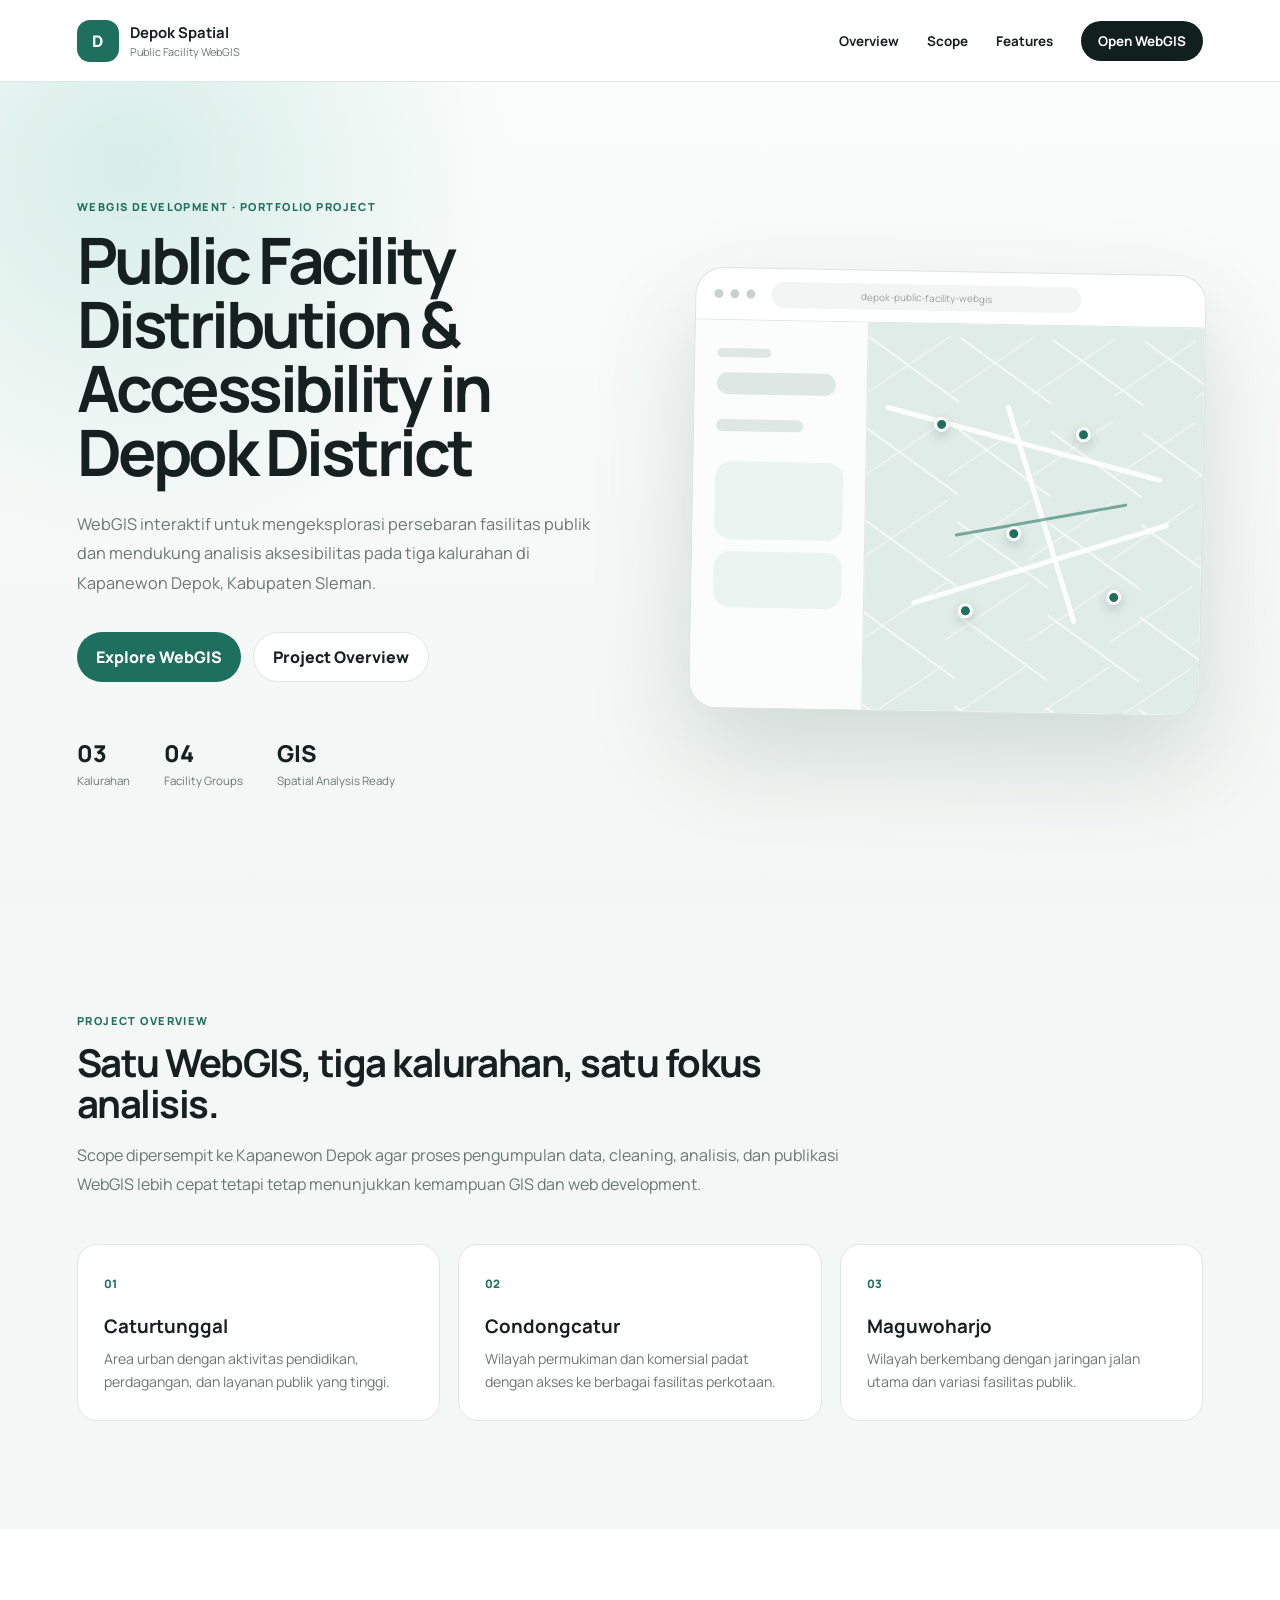
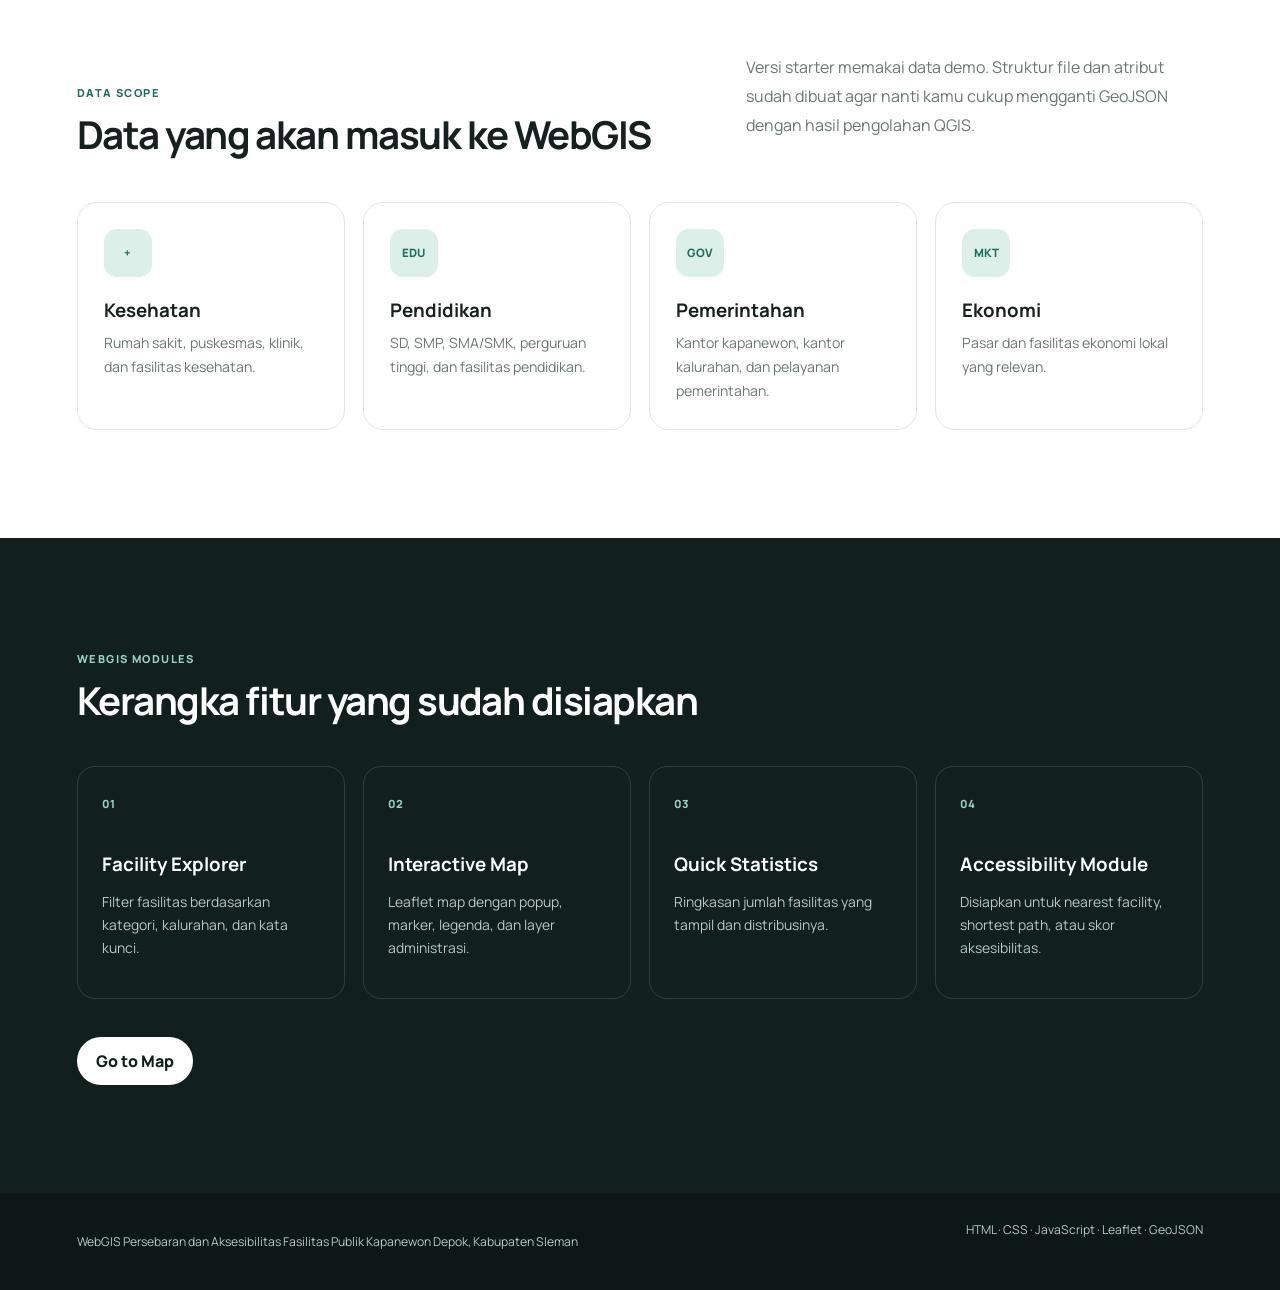
==== index.html @ 5f1294a7 "Move WebGIS files to repository root" ====
<!DOCTYPE html>
<html lang="id">
<head>
  <meta charset="UTF-8" />
  <meta name="viewport" content="width=device-width, initial-scale=1.0" />
  <meta name="description" content="WebGIS Persebaran dan Aksesibilitas Fasilitas Publik Kapanewon Depok, Kabupaten Sleman" />
  <title>Depok Public Facility WebGIS</title>
  <link rel="preconnect" href="https://fonts.googleapis.com">
  <link rel="preconnect" href="https://fonts.gstatic.com" crossorigin>
  <link href="https://fonts.googleapis.com/css2?family=Manrope:wght@400;500;600;700;800&display=swap" rel="stylesheet">
  <link rel="stylesheet" href="assets/css/style.css">
</head>
<body class="landing-page">
  <header class="site-header">
    <a class="brand" href="index.html">
      <span class="brand-mark">D</span>
      <span class="brand-copy">
        <strong>Depok Spatial</strong>
        <small>Public Facility WebGIS</small>
      </span>
    </a>

    <nav class="nav">
      <a href="#overview">Overview</a>
      <a href="#scope">Scope</a>
      <a href="#features">Features</a>
      <a class="nav-cta" href="map.html">Open WebGIS</a>
    </nav>
  </header>

  <main>
    <section class="hero">
      <div class="hero-copy">
        <span class="eyebrow">WEBGIS DEVELOPMENT · PORTFOLIO PROJECT</span>
        <h1>Public Facility Distribution & Accessibility in Depok District</h1>
        <p class="hero-lead">
          WebGIS interaktif untuk mengeksplorasi persebaran fasilitas publik dan
          mendukung analisis aksesibilitas pada tiga kalurahan di Kapanewon Depok,
          Kabupaten Sleman.
        </p>

        <div class="hero-actions">
          <a class="btn btn-primary" href="map.html">Explore WebGIS</a>
          <a class="btn btn-secondary" href="#overview">Project Overview</a>
        </div>

        <div class="hero-meta">
          <div>
            <span class="meta-number">03</span>
            <span class="meta-label">Kalurahan</span>
          </div>
          <div>
            <span class="meta-number">04</span>
            <span class="meta-label">Facility Groups</span>
          </div>
          <div>
            <span class="meta-number">GIS</span>
            <span class="meta-label">Spatial Analysis Ready</span>
          </div>
        </div>
      </div>

      <div class="hero-visual">
        <div class="browser-card">
          <div class="browser-top">
            <div class="browser-dots"><span></span><span></span><span></span></div>
            <div class="browser-url">depok-public-facility-webgis</div>
          </div>
          <div class="browser-content">
            <aside class="preview-panel">
              <span class="preview-label"></span>
              <span class="preview-line wide"></span>
              <span class="preview-line"></span>
              <div class="preview-box"></div>
              <div class="preview-box small"></div>
            </aside>
            <div class="preview-map">
              <span class="preview-road road-a"></span>
              <span class="preview-road road-b"></span>
              <span class="preview-road road-c"></span>
              <span class="preview-pin p1"></span>
              <span class="preview-pin p2"></span>
              <span class="preview-pin p3"></span>
              <span class="preview-pin p4"></span>
              <span class="preview-pin p5"></span>
              <span class="preview-route"></span>
            </div>
          </div>
        </div>
      </div>
    </section>

    <section id="overview" class="section section-soft">
      <div class="section-heading">
        <span class="eyebrow">PROJECT OVERVIEW</span>
        <h2>Satu WebGIS, tiga kalurahan, satu fokus analisis.</h2>
        <p>
          Scope dipersempit ke Kapanewon Depok agar proses pengumpulan data,
          cleaning, analisis, dan publikasi WebGIS lebih cepat tetapi tetap
          menunjukkan kemampuan GIS dan web development.
        </p>
      </div>

      <div class="village-grid">
        <article class="village-card">
          <span>01</span>
          <h3>Caturtunggal</h3>
          <p>Area urban dengan aktivitas pendidikan, perdagangan, dan layanan publik yang tinggi.</p>
        </article>
        <article class="village-card">
          <span>02</span>
          <h3>Condongcatur</h3>
          <p>Wilayah permukiman dan komersial padat dengan akses ke berbagai fasilitas perkotaan.</p>
        </article>
        <article class="village-card">
          <span>03</span>
          <h3>Maguwoharjo</h3>
          <p>Wilayah berkembang dengan jaringan jalan utama dan variasi fasilitas publik.</p>
        </article>
      </div>
    </section>

    <section id="scope" class="section">
      <div class="split-heading">
        <div>
          <span class="eyebrow">DATA SCOPE</span>
          <h2>Data yang akan masuk ke WebGIS</h2>
        </div>
        <p>
          Versi starter memakai data demo. Struktur file dan atribut sudah dibuat agar
          nanti kamu cukup mengganti GeoJSON dengan hasil pengolahan QGIS.
        </p>
      </div>

      <div class="scope-grid">
        <article class="scope-card">
          <div class="scope-icon">+</div>
          <h3>Kesehatan</h3>
          <p>Rumah sakit, puskesmas, klinik, dan fasilitas kesehatan.</p>
        </article>
        <article class="scope-card">
          <div class="scope-icon">EDU</div>
          <h3>Pendidikan</h3>
          <p>SD, SMP, SMA/SMK, perguruan tinggi, dan fasilitas pendidikan.</p>
        </article>
        <article class="scope-card">
          <div class="scope-icon">GOV</div>
          <h3>Pemerintahan</h3>
          <p>Kantor kapanewon, kantor kalurahan, dan pelayanan pemerintahan.</p>
        </article>
        <article class="scope-card">
          <div class="scope-icon">MKT</div>
          <h3>Ekonomi</h3>
          <p>Pasar dan fasilitas ekonomi lokal yang relevan.</p>
        </article>
      </div>
    </section>

    <section id="features" class="section section-dark">
      <div class="section-heading light">
        <span class="eyebrow">WEBGIS MODULES</span>
        <h2>Kerangka fitur yang sudah disiapkan</h2>
      </div>

      <div class="module-grid">
        <article>
          <span>01</span>
          <h3>Facility Explorer</h3>
          <p>Filter fasilitas berdasarkan kategori, kalurahan, dan kata kunci.</p>
        </article>
        <article>
          <span>02</span>
          <h3>Interactive Map</h3>
          <p>Leaflet map dengan popup, marker, legenda, dan layer administrasi.</p>
        </article>
        <article>
          <span>03</span>
          <h3>Quick Statistics</h3>
          <p>Ringkasan jumlah fasilitas yang tampil dan distribusinya.</p>
        </article>
        <article>
          <span>04</span>
          <h3>Accessibility Module</h3>
          <p>Disiapkan untuk nearest facility, shortest path, atau skor aksesibilitas.</p>
        </article>
      </div>

      <div class="cta-row">
        <a class="btn btn-light" href="map.html">Go to Map</a>
      </div>
    </section>
  </main>

  <footer class="footer">
    <p>WebGIS Persebaran dan Aksesibilitas Fasilitas Publik Kapanewon Depok, Kabupaten Sleman</p>
    <span>HTML · CSS · JavaScript · Leaflet · GeoJSON</span>
  </footer>
</body>
</html>
---- assets/css/style.css ----
:root{
  --bg:#f5f7f6;
  --surface:#ffffff;
  --surface-soft:#f0f5f3;
  --text:#16211f;
  --muted:#6b7773;
  --line:#dfe6e3;
  --primary:#1f6f5f;
  --primary-dark:#164d43;
  --dark:#12201d;
  --accent:#dcefe9;
  --shadow:0 22px 60px rgba(18,32,29,.10);
  --radius-xl:30px;
  --radius-lg:20px;
  --radius-md:14px;
}

*{box-sizing:border-box}
html{scroll-behavior:smooth}
body{
  margin:0;
  font-family:"Manrope",sans-serif;
  color:var(--text);
  background:var(--bg);
}
a{text-decoration:none;color:inherit}
button,input,select{font:inherit}

.brand{
  display:inline-flex;
  align-items:center;
  gap:11px;
}
.brand-mark{
  width:42px;height:42px;
  display:grid;place-items:center;
  border-radius:13px;
  background:var(--primary);
  color:#fff;
  font-weight:800;
}
.brand-copy strong,.brand-copy small{display:block}
.brand-copy strong{font-size:.93rem}
.brand-copy small{font-size:.68rem;color:var(--muted);margin-top:2px}

.site-header{
  height:82px;
  padding:0 6vw;
  display:flex;
  align-items:center;
  justify-content:space-between;
  background:rgba(255,255,255,.94);
  border-bottom:1px solid var(--line);
  position:sticky;
  top:0;
  z-index:50;
  backdrop-filter:blur(14px);
}
.nav{
  display:flex;
  align-items:center;
  gap:28px;
  font-size:.84rem;
  font-weight:700;
}
.nav a:hover{color:var(--primary)}
.nav-cta{
  padding:11px 17px;
  border-radius:999px;
  background:var(--dark);
  color:#fff!important;
}

.hero{
  min-height:calc(100vh - 82px);
  display:grid;
  grid-template-columns:1fr .95fr;
  gap:6vw;
  align-items:center;
  padding:74px 6vw;
  background:
    radial-gradient(circle at 10% 10%,rgba(167,217,204,.42),transparent 28%),
    linear-gradient(180deg,#fbfdfc,#f2f6f4);
}
.eyebrow{
  display:inline-block;
  font-size:.69rem;
  font-weight:800;
  letter-spacing:.13em;
  color:var(--primary);
  margin-bottom:14px;
}
.hero h1{
  margin:0;
  max-width:780px;
  font-size:clamp(2.8rem,5vw,5.4rem);
  line-height:1;
  letter-spacing:-.055em;
}
.hero-lead{
  max-width:670px;
  margin:26px 0 0;
  color:var(--muted);
  line-height:1.8;
  font-size:1.02rem;
}
.hero-actions{
  display:flex;
  gap:12px;
  margin-top:34px;
  flex-wrap:wrap;
}
.btn{
  border:0;
  border-radius:999px;
  padding:13px 19px;
  display:inline-flex;
  align-items:center;
  justify-content:center;
  font-weight:800;
  cursor:pointer;
  transition:.22s ease;
}
.btn:hover{transform:translateY(-2px)}
.btn-primary{background:var(--primary);color:#fff}
.btn-primary:hover{background:var(--primary-dark)}
.btn-secondary{background:#fff;border:1px solid var(--line)}
.btn-light{background:#fff;color:var(--dark)}
.btn-small{padding:10px 14px;font-size:.78rem}

.hero-meta{
  display:flex;
  gap:34px;
  margin-top:55px;
  flex-wrap:wrap;
}
.hero-meta div{display:grid;gap:4px}
.meta-number{font-size:1.45rem;font-weight:800}
.meta-label{font-size:.72rem;color:var(--muted)}

.hero-visual{display:flex;justify-content:center}
.browser-card{
  width:min(720px,100%);
  aspect-ratio:1.16;
  border:1px solid #dce4e1;
  background:#fff;
  border-radius:28px;
  overflow:hidden;
  box-shadow:0 40px 100px rgba(28,64,55,.17);
  transform:rotate(1deg);
}
.browser-top{
  height:52px;
  border-bottom:1px solid var(--line);
  display:flex;
  align-items:center;
  gap:16px;
  padding:0 18px;
}
.browser-dots{display:flex;gap:7px}
.browser-dots span{
  width:9px;height:9px;border-radius:50%;background:#c7d2cf
}
.browser-url{
  flex:1;
  max-width:310px;
  height:26px;
  border-radius:999px;
  background:#f2f5f4;
  color:#98a4a0;
  display:grid;
  place-items:center;
  font-size:.62rem;
}
.browser-content{
  height:calc(100% - 52px);
  display:grid;
  grid-template-columns:34% 66%;
}
.preview-panel{
  padding:28px 22px;
  border-right:1px solid var(--line);
  background:#fbfcfc;
}
.preview-label,.preview-line{
  display:block;
  background:#dfe7e4;
  border-radius:999px;
}
.preview-label{width:42%;height:9px;margin-bottom:15px}
.preview-line{height:12px;width:68%;margin-bottom:12px}
.preview-line.wide{height:22px;width:93%;margin-bottom:25px}
.preview-box{
  height:78px;border-radius:16px;background:#eaf4f0;margin-top:30px
}
.preview-box.small{height:56px;margin-top:12px}
.preview-map{
  position:relative;
  overflow:hidden;
  background:
    linear-gradient(35deg,transparent 49%,rgba(255,255,255,.7) 49.5%,rgba(255,255,255,.7) 50.5%,transparent 51%) 0 0/92px 92px,
    linear-gradient(-35deg,transparent 49%,rgba(255,255,255,.45) 49.5%,rgba(255,255,255,.45) 50.5%,transparent 51%) 0 0/82px 82px,
    #dfece7;
}
.preview-road{
  position:absolute;
  height:5px;
  border-radius:10px;
  background:rgba(255,255,255,.92);
}
.road-a{width:85%;left:4%;top:30%;transform:rotate(14deg)}
.road-b{width:80%;left:12%;top:61%;transform:rotate(-18deg)}
.road-c{width:68%;left:18%;top:48%;transform:rotate(72deg)}
.preview-pin{
  position:absolute;
  width:15px;height:15px;border-radius:50%;
  background:var(--primary);
  border:3px solid #fff;
  box-shadow:0 4px 12px rgba(0,0,0,.18);
  z-index:3;
}
.p1{left:20%;top:24%}.p2{left:62%;top:26%}.p3{left:42%;top:52%}.p4{left:72%;top:68%}.p5{left:28%;top:72%}
.preview-route{
  position:absolute;
  width:52%;height:3px;
  left:26%;top:50%;
  background:rgba(31,111,95,.55);
  transform:rotate(-11deg);
  border-radius:10px;
  z-index:2;
}

.section{padding:108px 6vw;background:#fff}
.section-soft{background:#f3f7f5}
.section-dark{background:var(--dark);color:#fff}
.section-heading{max-width:790px;margin-bottom:45px}
.section-heading h2,.split-heading h2{
  margin:0;
  font-size:clamp(2rem,3vw,3.4rem);
  letter-spacing:-.04em;
  line-height:1.08;
}
.section-heading p,.split-heading p{
  color:var(--muted);
  line-height:1.8;
}
.section-heading.light .eyebrow{color:#98d2c2}
.split-heading{
  display:grid;
  grid-template-columns:1fr .75fr;
  gap:60px;
  align-items:end;
  margin-bottom:46px;
}

.village-grid,.scope-grid,.module-grid{
  display:grid;
  gap:18px;
}
.village-grid{grid-template-columns:repeat(3,1fr)}
.scope-grid,.module-grid{grid-template-columns:repeat(4,1fr)}
.village-card,.scope-card{
  background:#fff;
  border:1px solid var(--line);
  border-radius:20px;
  padding:26px;
}
.village-card>span{
  color:var(--primary);
  font-weight:800;
  font-size:.72rem;
}
.village-card h3,.scope-card h3{margin:20px 0 8px}
.village-card p,.scope-card p{
  margin:0;
  color:var(--muted);
  line-height:1.7;
  font-size:.88rem;
}
.scope-icon{
  width:48px;height:48px;
  display:grid;place-items:center;
  background:var(--accent);
  color:var(--primary);
  border-radius:13px;
  font-size:.72rem;
  font-weight:800;
}
.module-grid article{
  min-height:220px;
  border:1px solid rgba(255,255,255,.13);
  border-radius:18px;
  padding:24px;
}
.module-grid article>span{
  font-size:.7rem;
  font-weight:800;
  color:#99d0c1;
}
.module-grid h3{margin:38px 0 9px}
.module-grid p{
  color:#b8c7c2;
  line-height:1.65;
  font-size:.87rem;
}
.cta-row{margin-top:38px}
.footer{
  background:#0d1715;
  color:#bac7c3;
  padding:28px 6vw;
  display:flex;
  justify-content:space-between;
  gap:18px;
  font-size:.76rem;
}

/* MAP APP */
.map-page{height:100vh;overflow:hidden}
.map-header{
  height:68px;
  padding:0 20px;
  background:#fff;
  border-bottom:1px solid var(--line);
  display:flex;
  align-items:center;
  justify-content:space-between;
  position:relative;
  z-index:1000;
}
.map-header-left,.map-header-right{
  display:flex;align-items:center;gap:13px
}
.demo-chip{
  padding:7px 10px;
  border-radius:999px;
  background:#fff0c9;
  color:#8a651e;
  font-size:.62rem;
  letter-spacing:.08em;
  font-weight:800;
}
.back-link{
  font-size:.75rem;
  color:var(--muted);
  font-weight:700;
}
.mobile-toggle{
  display:none;
  width:38px;height:38px;
  border:1px solid var(--line);
  border-radius:10px;
  background:#fff;
  cursor:pointer;
}

.app-shell{
  height:calc(100vh - 68px);
  display:grid;
  grid-template-columns:350px 1fr;
}
.sidebar{
  background:#fff;
  border-right:1px solid var(--line);
  z-index:900;
}
.sidebar-scroll{
  height:100%;
  overflow:auto;
  padding:26px 22px 32px;
}
.sidebar-block{
  padding-bottom:23px;
  margin-bottom:23px;
  border-bottom:1px solid #edf1ef;
}
.sidebar-block:last-child{border-bottom:0}
.intro-block h1{
  margin:3px 0 9px;
  font-size:1.5rem;
  letter-spacing:-.035em;
}
.intro-block p{
  color:var(--muted);
  font-size:.8rem;
  line-height:1.6;
}
.field-label{
  display:block;
  font-size:.72rem;
  font-weight:800;
  color:#47534f;
  margin-bottom:9px;
}
.search-field{
  height:44px;
  display:flex;
  align-items:center;
  gap:8px;
  border:1px solid var(--line);
  border-radius:12px;
  padding:0 11px;
  background:#fafcfc;
}
.search-field input{
  width:100%;
  border:0;
  outline:0;
  background:transparent;
  font-size:.8rem;
}
.select-field{
  width:100%;
  height:44px;
  border:1px solid var(--line);
  border-radius:12px;
  padding:0 11px;
  background:#fafcfc;
  color:var(--text);
  font-size:.8rem;
}
.block-heading-row{
  display:flex;
  justify-content:space-between;
  align-items:center;
}
.text-button{
  border:0;background:transparent;
  color:var(--primary);
  font-size:.7rem;
  font-weight:800;
  cursor:pointer;
}
.filter-list{display:grid;gap:9px}
.filter-row{
  min-height:44px;
  display:grid;
  grid-template-columns:18px 10px 1fr auto;
  align-items:center;
  gap:10px;
  padding:0 11px;
  border:1px solid var(--line);
  border-radius:12px;
  font-size:.79rem;
  cursor:pointer;
}
.filter-row input{accent-color:var(--primary)}
.filter-row strong{font-size:.72rem;color:var(--muted)}
.legend-swatch{
  width:9px;height:9px;border-radius:50%;
  display:inline-block;flex:0 0 auto;
}
.health{background:#d65d5d}
.education{background:#356db9}
.government{background:#7d63b5}
.economy{background:#d4913c}
.stats-grid{
  display:grid;
  grid-template-columns:1fr 1fr;
  gap:9px;
}
.stats-grid article{
  border-radius:13px;
  padding:14px;
  background:#f2f6f4;
}
.stats-grid span{
  display:block;
  color:var(--muted);
  font-size:.67rem;
  line-height:1.3;
}
.stats-grid strong{
  display:block;
  margin-top:5px;
  font-size:1.25rem;
}
.access-card{
  padding:18px;
  border-radius:16px;
  background:linear-gradient(145deg,#eff8f5,#e4f1ed);
}
.mini-kicker{
  font-size:.59rem;
  letter-spacing:.09em;
  font-weight:800;
  color:var(--primary);
}
.access-card h3{margin:7px 0 7px;font-size:.98rem}
.access-card p{
  color:var(--muted);
  line-height:1.55;
  font-size:.74rem;
}
.map-stage{
  position:relative;
  min-width:0;
}
#map{
  width:100%;
  height:100%;
  background:#dce3e1;
}
.map-status{
  position:absolute;
  left:18px;
  top:18px;
  z-index:600;
  padding:11px 13px;
  min-width:220px;
  border-radius:12px;
  background:rgba(255,255,255,.94);
  border:1px solid rgba(223,230,227,.9);
  box-shadow:var(--shadow);
  backdrop-filter:blur(10px);
}
.map-status span{
  display:block;
  color:var(--muted);
  font-size:.57rem;
  letter-spacing:.08em;
  font-weight:800;
}
.map-status strong{
  display:block;
  margin-top:3px;
  font-size:.76rem;
}
.map-legend{
  position:absolute;
  right:18px;
  bottom:18px;
  z-index:600;
  min-width:145px;
  display:grid;
  gap:7px;
  padding:13px 14px;
  border-radius:14px;
  background:rgba(255,255,255,.95);
  border:1px solid var(--line);
  box-shadow:var(--shadow);
  font-size:.68rem;
}
.map-legend strong{font-size:.72rem;margin-bottom:2px}
.map-legend span{
  display:flex;
  align-items:center;
  gap:8px;
  color:#53605c;
}
.access-panel{
  position:absolute;
  right:20px;
  top:20px;
  z-index:800;
  width:min(440px,calc(100% - 40px));
  padding:24px;
  border-radius:18px;
  background:#fff;
  border:1px solid var(--line);
  box-shadow:0 30px 80px rgba(18,32,29,.20);
}
.access-panel h2{margin:0 0 10px;font-size:1.25rem}
.access-panel p{
  color:var(--muted);
  line-height:1.65;
  font-size:.8rem;
}
.panel-close{
  position:absolute;
  right:13px;
  top:9px;
  border:0;
  background:transparent;
  color:var(--muted);
  font-size:1.4rem;
  cursor:pointer;
}
.hidden{display:none}
.access-flow{
  display:flex;
  align-items:center;
  flex-wrap:wrap;
  gap:8px;
  margin-top:18px;
  font-size:.69rem;
  font-weight:700;
}
.access-flow span{
  padding:8px 10px;
  border-radius:999px;
  background:#eef5f2;
}
.access-note{
  margin-top:18px;
  padding:13px;
  border-radius:12px;
  background:#f7f9f8;
  color:var(--muted);
  font-size:.73rem;
  line-height:1.5;
}
.popup-card{min-width:205px}
.popup-card span{
  display:inline-block;
  margin-bottom:5px;
  color:var(--primary);
  font-size:.58rem;
  letter-spacing:.07em;
  font-weight:800;
}
.popup-card h3{margin:0 0 8px;font-size:.95rem}
.popup-card p{
  margin:4px 0;
  font-size:.7rem;
  color:#65716d;
}
.custom-marker{
  width:18px!important;
  height:18px!important;
  margin-left:-9px!important;
  margin-top:-9px!important;
  border-radius:50%;
  border:3px solid #fff;
  box-shadow:0 4px 12px rgba(0,0,0,.22);
}
.marker-health{background:#d65d5d}
.marker-education{background:#356db9}
.marker-government{background:#7d63b5}
.marker-economy{background:#d4913c}

@media(max-width:1000px){
  .hero{grid-template-columns:1fr}
  .hero-visual{margin-top:24px}
  .scope-grid,.module-grid{grid-template-columns:repeat(2,1fr)}
}
@media(max-width:760px){
  .nav a:not(.nav-cta){display:none}
  .hero{padding-top:52px}
  .hero h1{font-size:clamp(2.5rem,13vw,4rem)}
  .village-grid,.scope-grid,.module-grid,.split-heading{grid-template-columns:1fr}
  .footer{flex-direction:column}

  .app-shell{grid-template-columns:1fr}
  .sidebar{
    position:absolute;
    top:68px;
    bottom:0;
    width:min(350px,88vw);
    transform:translateX(-105%);
    transition:.25s ease;
    box-shadow:18px 0 50px rgba(0,0,0,.13);
  }
  .sidebar.open{transform:translateX(0)}
  .mobile-toggle{display:block}
  .demo-chip{display:none}
}
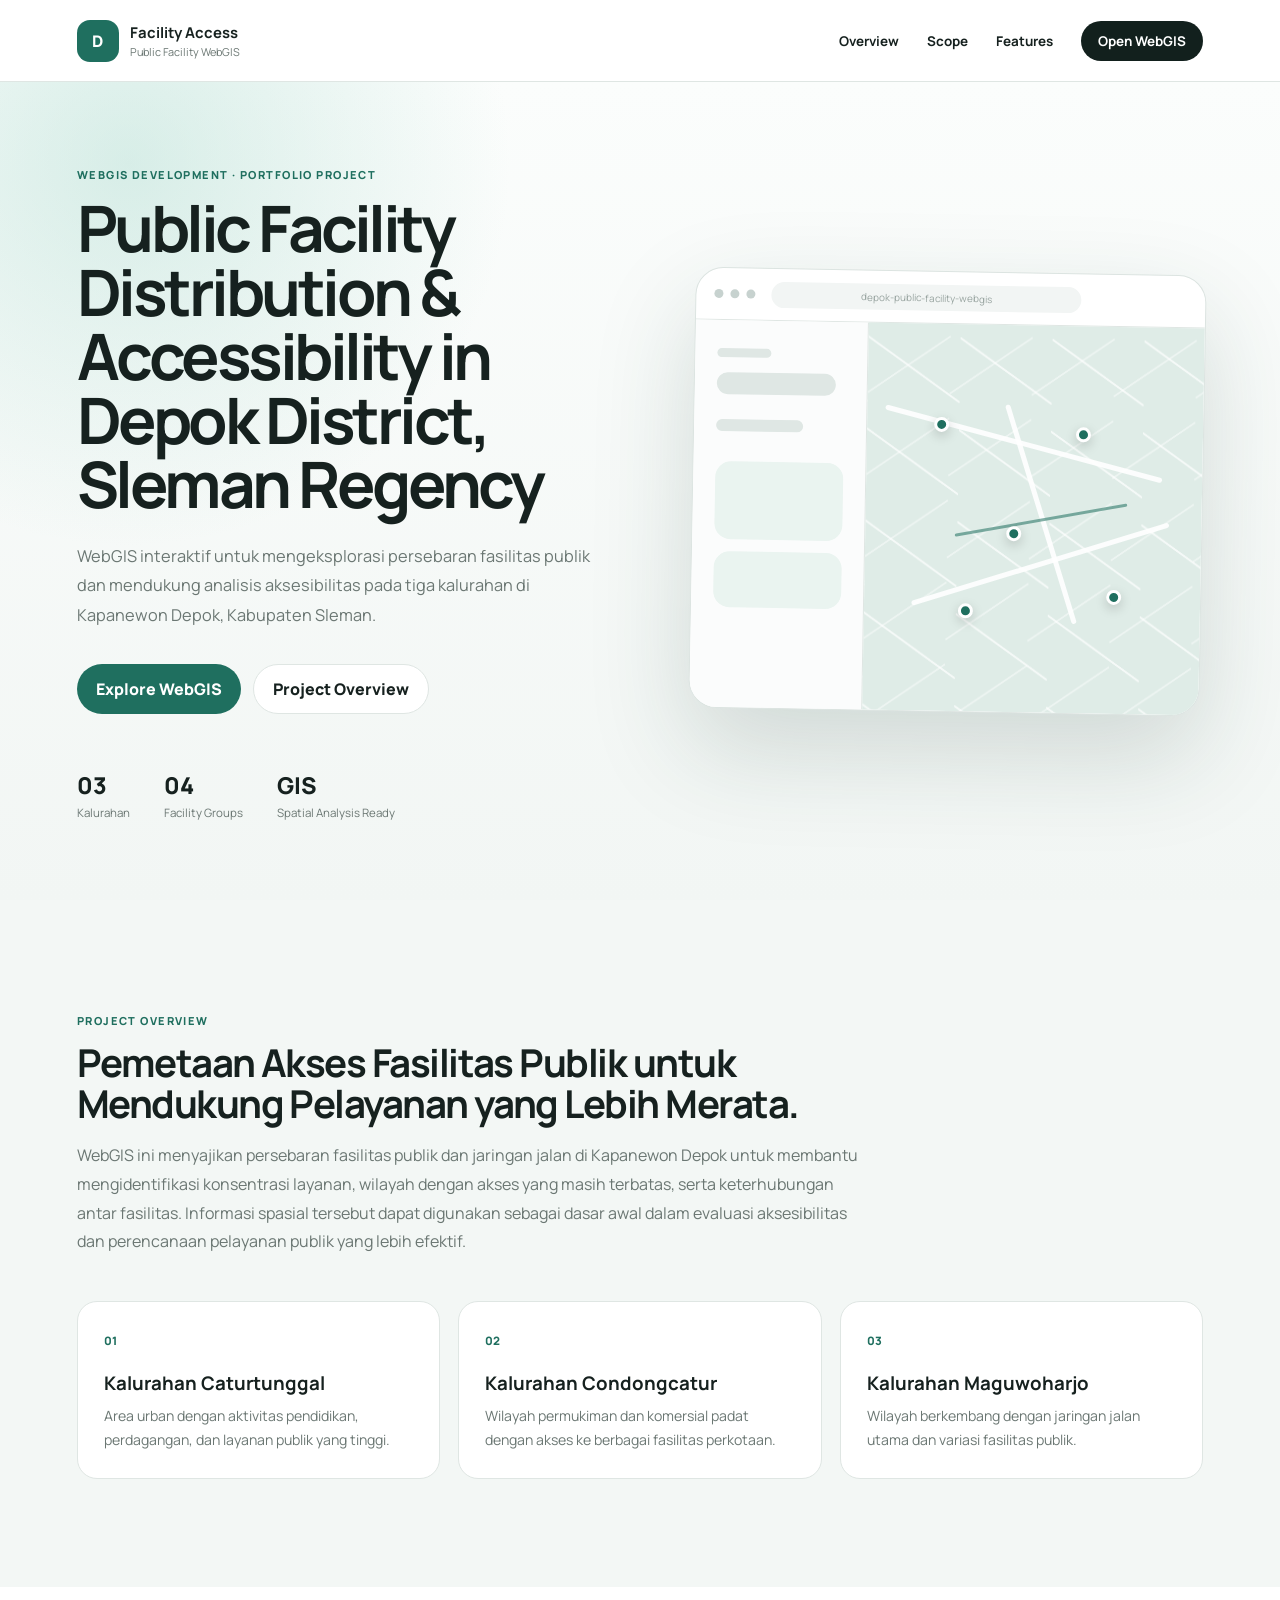
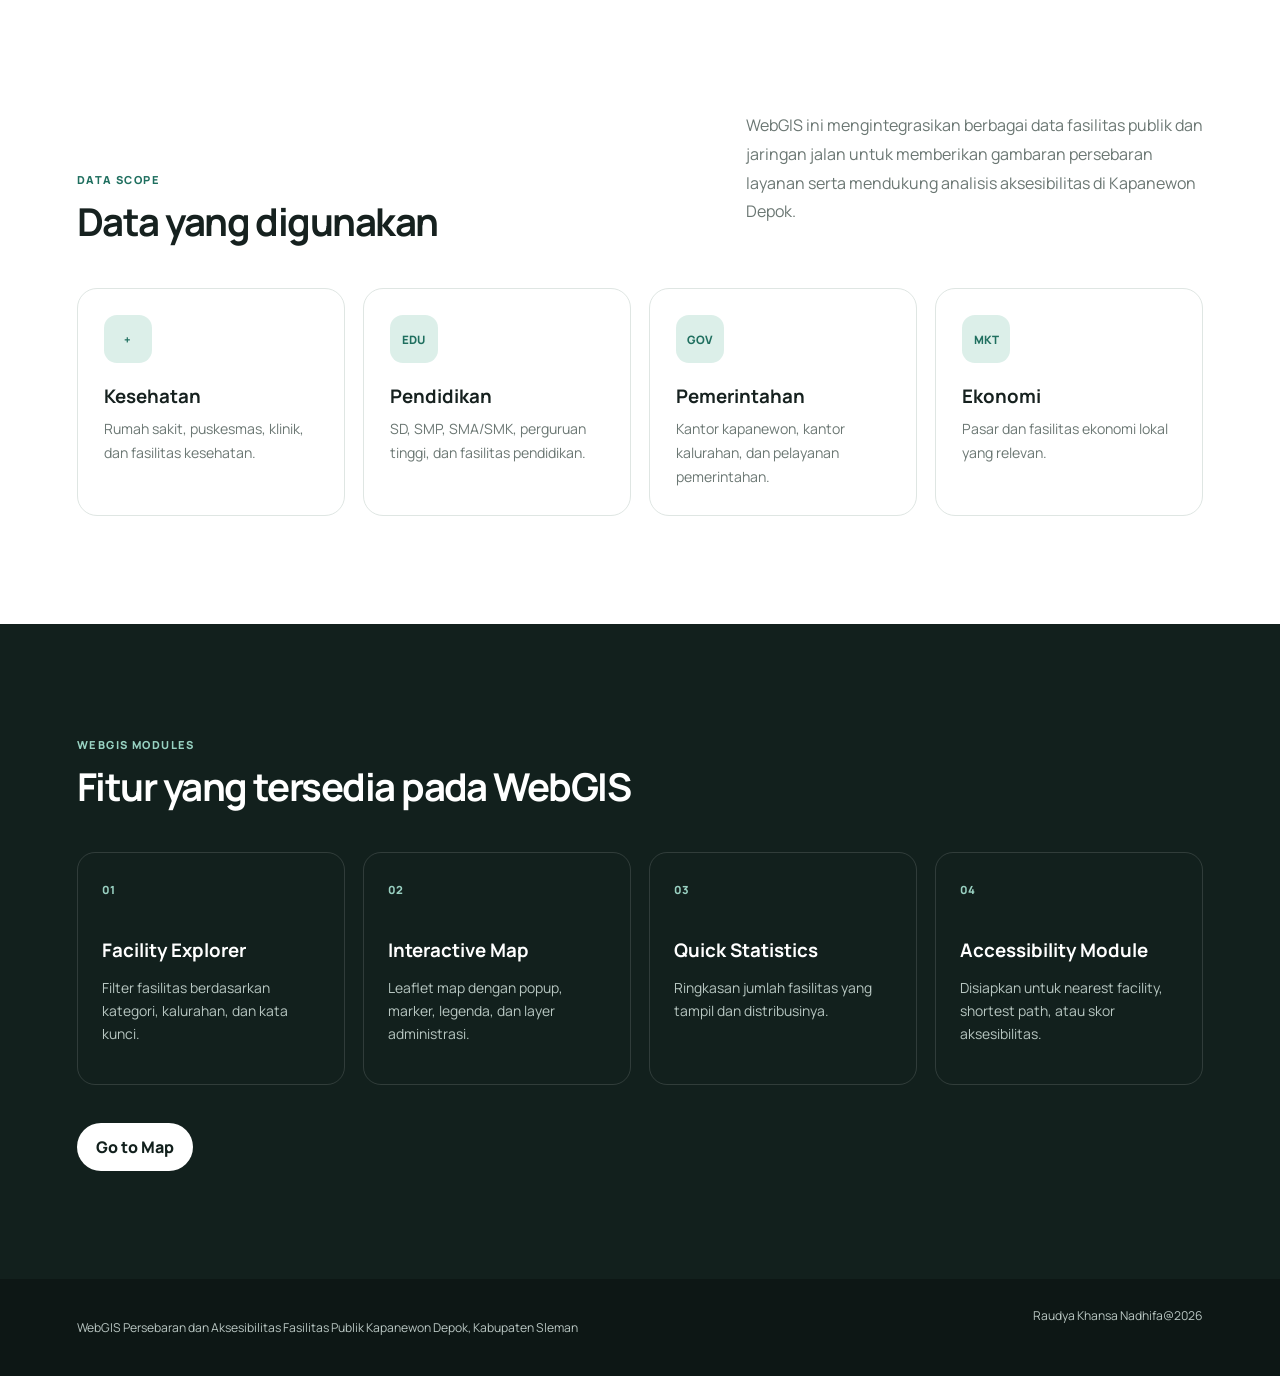
==== commit 7bc67aff: "Update index.html" ====
--- a/index.html
+++ b/index.html
@@ -15,7 +15,7 @@
     <a class="brand" href="index.html">
       <span class="brand-mark">D</span>
       <span class="brand-copy">
-        <strong>Depok Spatial</strong>
+        <strong>Facility Access</strong>
         <small>Public Facility WebGIS</small>
       </span>
     </a>
@@ -32,7 +32,7 @@
     <section class="hero">
       <div class="hero-copy">
         <span class="eyebrow">WEBGIS DEVELOPMENT · PORTFOLIO PROJECT</span>
-        <h1>Public Facility Distribution & Accessibility in Depok District</h1>
+        <h1>Public Facility Distribution & Accessibility in Depok District, Sleman Regency</h1>
         <p class="hero-lead">
           WebGIS interaktif untuk mengeksplorasi persebaran fasilitas publik dan
           mendukung analisis aksesibilitas pada tiga kalurahan di Kapanewon Depok,
@@ -93,28 +93,30 @@
     <section id="overview" class="section section-soft">
       <div class="section-heading">
         <span class="eyebrow">PROJECT OVERVIEW</span>
-        <h2>Satu WebGIS, tiga kalurahan, satu fokus analisis.</h2>
+        <h2>Pemetaan Akses Fasilitas Publik untuk Mendukung Pelayanan yang Lebih Merata.</h2>
         <p>
-          Scope dipersempit ke Kapanewon Depok agar proses pengumpulan data,
-          cleaning, analisis, dan publikasi WebGIS lebih cepat tetapi tetap
-          menunjukkan kemampuan GIS dan web development.
+          WebGIS ini menyajikan persebaran fasilitas publik dan jaringan jalan 
+    di Kapanewon Depok untuk membantu mengidentifikasi konsentrasi layanan, 
+    wilayah dengan akses yang masih terbatas, serta keterhubungan antar fasilitas. 
+    Informasi spasial tersebut dapat digunakan sebagai dasar awal dalam evaluasi 
+    aksesibilitas dan perencanaan pelayanan publik yang lebih efektif.
         </p>
       </div>
 
       <div class="village-grid">
         <article class="village-card">
           <span>01</span>
-          <h3>Caturtunggal</h3>
+          <h3>Kalurahan Caturtunggal</h3>
           <p>Area urban dengan aktivitas pendidikan, perdagangan, dan layanan publik yang tinggi.</p>
         </article>
         <article class="village-card">
           <span>02</span>
-          <h3>Condongcatur</h3>
+          <h3>Kalurahan Condongcatur</h3>
           <p>Wilayah permukiman dan komersial padat dengan akses ke berbagai fasilitas perkotaan.</p>
         </article>
         <article class="village-card">
           <span>03</span>
-          <h3>Maguwoharjo</h3>
+          <h3>Kalurahan Maguwoharjo</h3>
           <p>Wilayah berkembang dengan jaringan jalan utama dan variasi fasilitas publik.</p>
         </article>
       </div>
@@ -124,11 +126,10 @@
       <div class="split-heading">
         <div>
           <span class="eyebrow">DATA SCOPE</span>
-          <h2>Data yang akan masuk ke WebGIS</h2>
+          <h2>Data yang digunakan</h2>
         </div>
         <p>
-          Versi starter memakai data demo. Struktur file dan atribut sudah dibuat agar
-          nanti kamu cukup mengganti GeoJSON dengan hasil pengolahan QGIS.
+          WebGIS ini mengintegrasikan berbagai data fasilitas publik dan jaringan jalan untuk memberikan gambaran persebaran layanan serta mendukung analisis aksesibilitas di Kapanewon Depok.
         </p>
       </div>
 
@@ -159,7 +160,7 @@
     <section id="features" class="section section-dark">
       <div class="section-heading light">
         <span class="eyebrow">WEBGIS MODULES</span>
-        <h2>Kerangka fitur yang sudah disiapkan</h2>
+        <h2>Fitur yang tersedia pada WebGIS</h2>
       </div>
 
       <div class="module-grid">
@@ -193,7 +194,7 @@
 
   <footer class="footer">
     <p>WebGIS Persebaran dan Aksesibilitas Fasilitas Publik Kapanewon Depok, Kabupaten Sleman</p>
-    <span>HTML · CSS · JavaScript · Leaflet · GeoJSON</span>
+    <span>Raudya Khansa Nadhifa@2026</span>
   </footer>
 </body>
 </html>
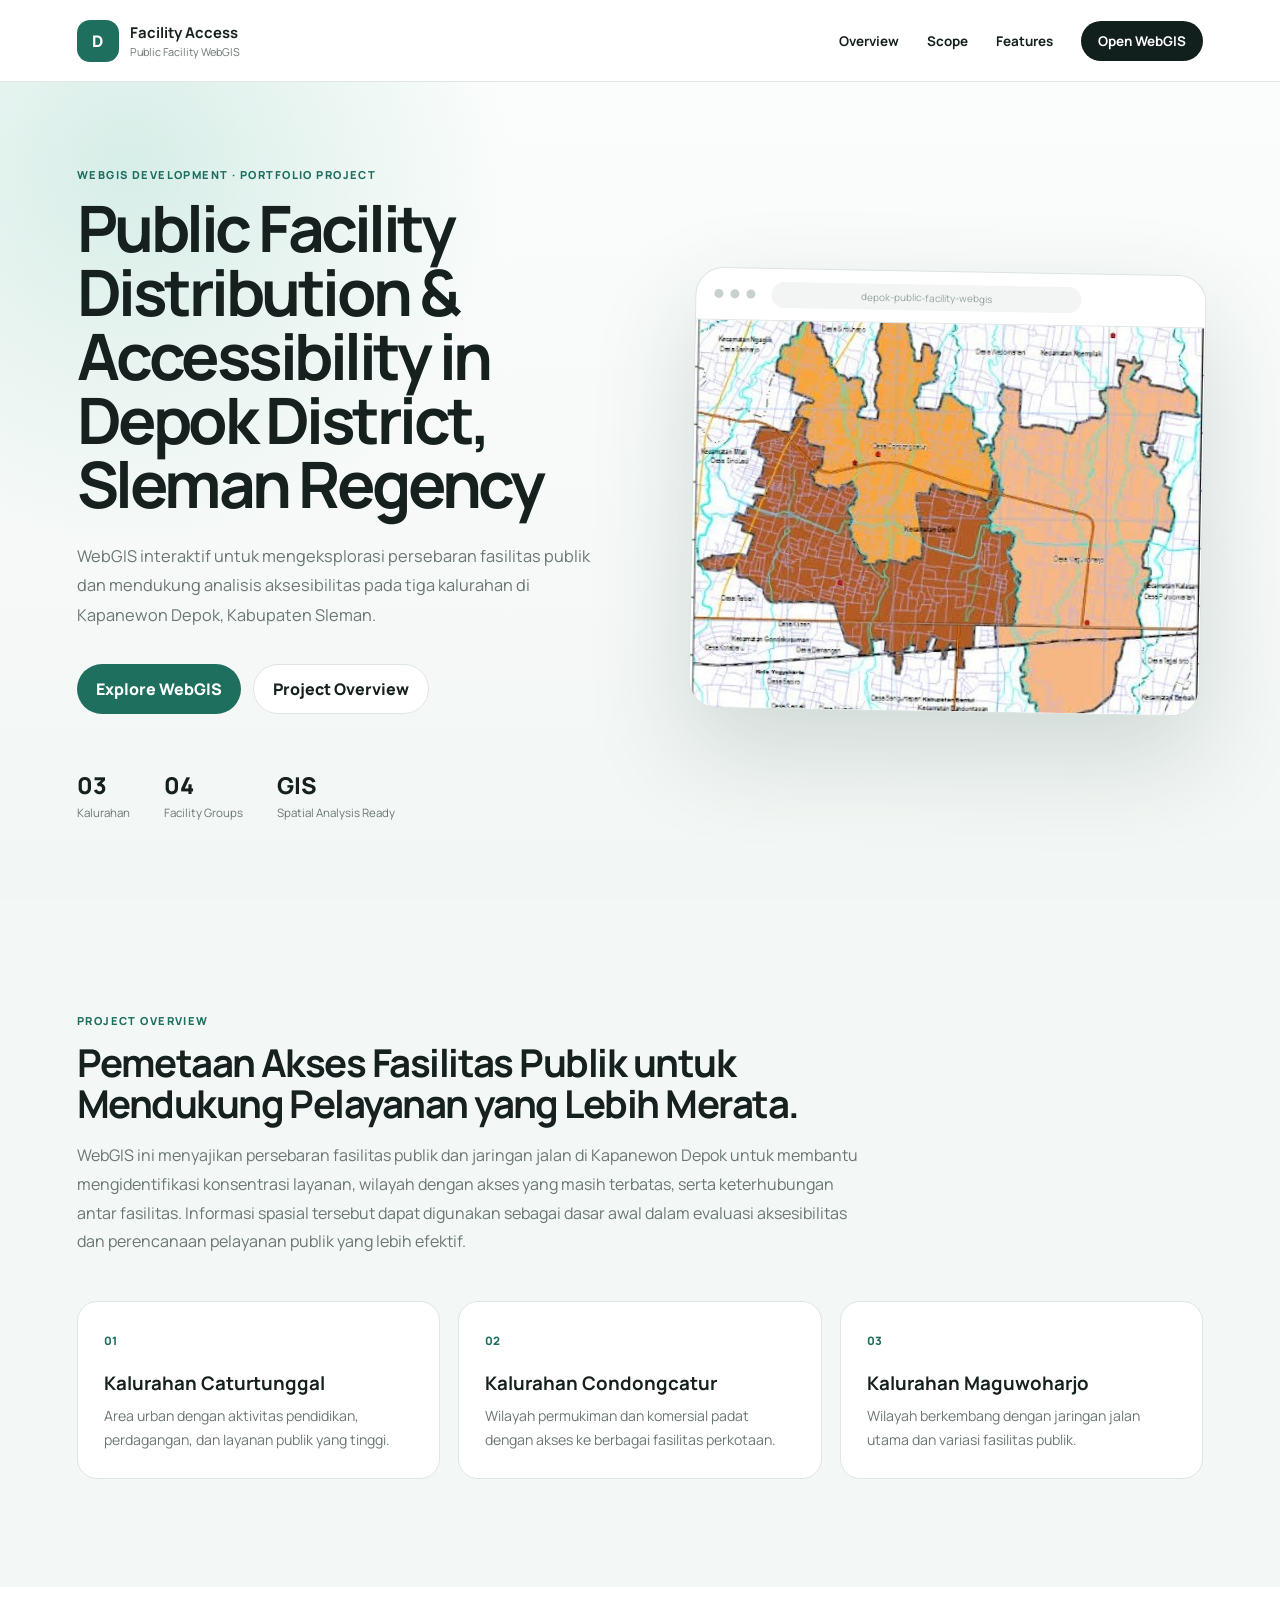
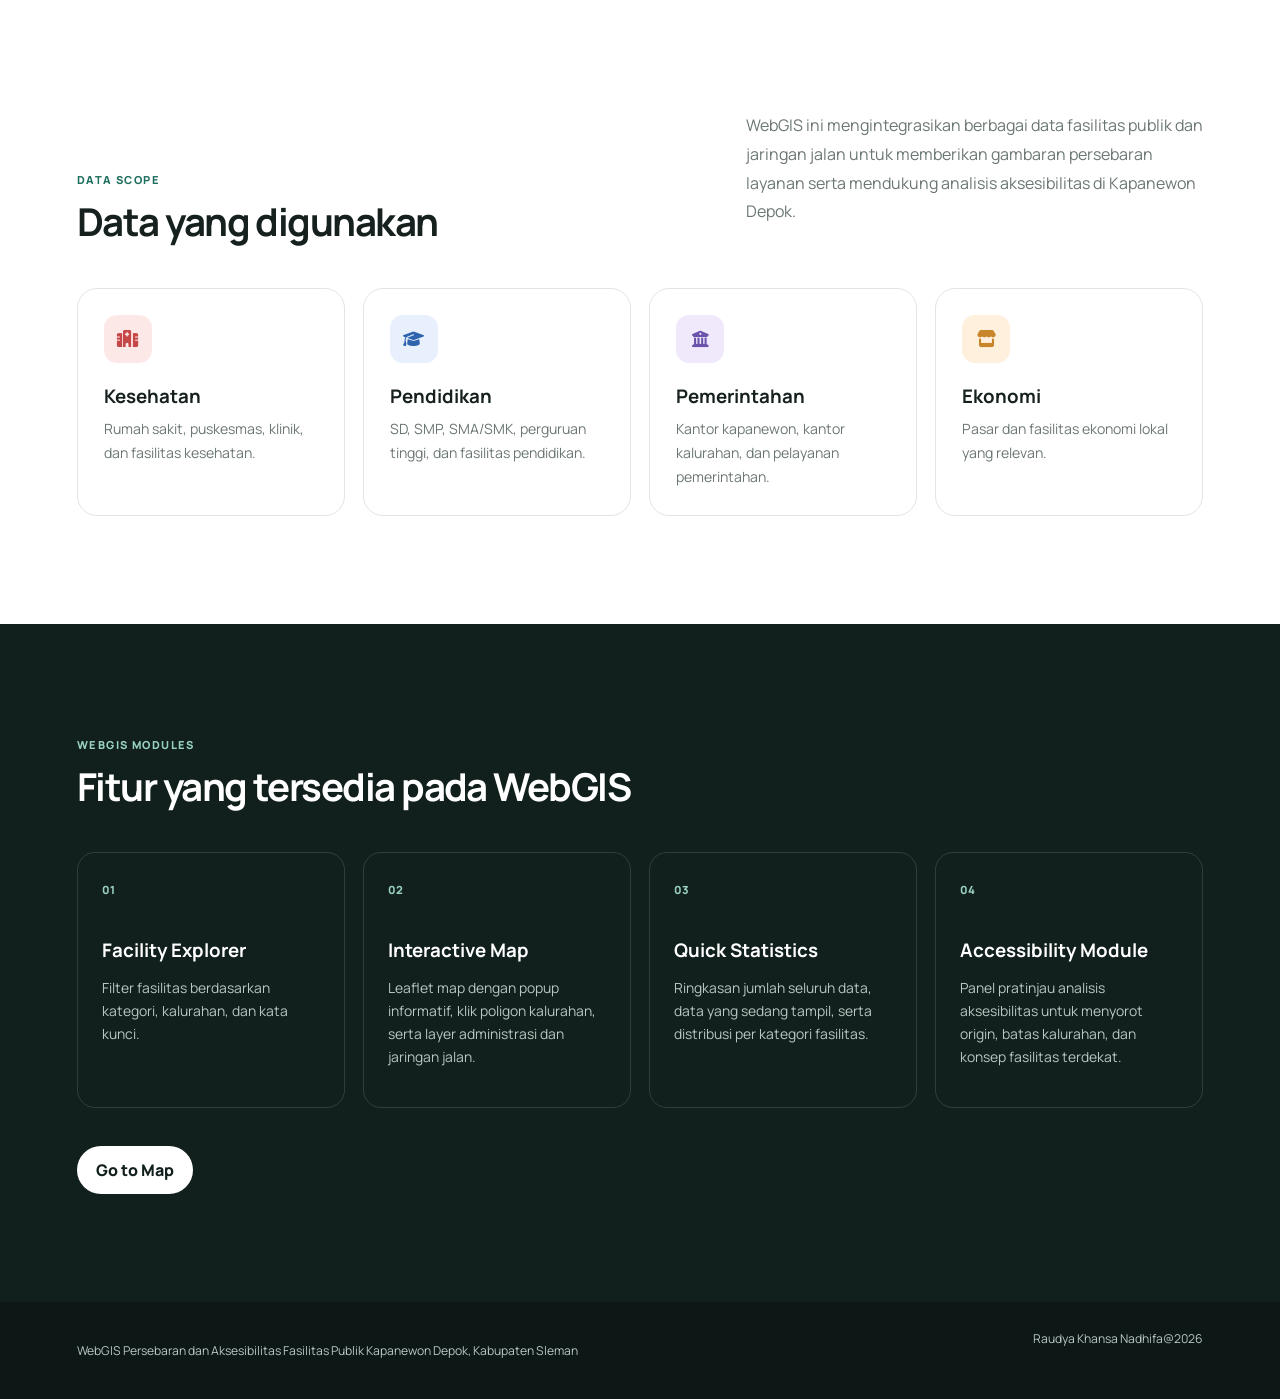
==== commit fe28661b: "Update WebGIS design and interactive features" ====
--- a/index.html
+++ b/index.html
@@ -8,6 +8,7 @@
   <link rel="preconnect" href="https://fonts.googleapis.com">
   <link rel="preconnect" href="https://fonts.gstatic.com" crossorigin>
   <link href="https://fonts.googleapis.com/css2?family=Manrope:wght@400;500;600;700;800&display=swap" rel="stylesheet">
+  <link rel="stylesheet" href="https://cdnjs.cloudflare.com/ajax/libs/font-awesome/6.5.2/css/all.min.css" integrity="sha512-SnH5WK+bZxgPHs44uWIX+LLJAJ9/2PkPKZ5QiAj6Ta86w+fsb2TkR4j8z+3xg9F1T+0PpmbJ6Bp1Q7P1D8y+7g==" crossorigin="anonymous" referrerpolicy="no-referrer">
   <link rel="stylesheet" href="assets/css/style.css">
 </head>
 <body class="landing-page">
@@ -66,25 +67,8 @@
             <div class="browser-dots"><span></span><span></span><span></span></div>
             <div class="browser-url">depok-public-facility-webgis</div>
           </div>
-          <div class="browser-content">
-            <aside class="preview-panel">
-              <span class="preview-label"></span>
-              <span class="preview-line wide"></span>
-              <span class="preview-line"></span>
-              <div class="preview-box"></div>
-              <div class="preview-box small"></div>
-            </aside>
-            <div class="preview-map">
-              <span class="preview-road road-a"></span>
-              <span class="preview-road road-b"></span>
-              <span class="preview-road road-c"></span>
-              <span class="preview-pin p1"></span>
-              <span class="preview-pin p2"></span>
-              <span class="preview-pin p3"></span>
-              <span class="preview-pin p4"></span>
-              <span class="preview-pin p5"></span>
-              <span class="preview-route"></span>
-            </div>
+          <div class="browser-content browser-content-map">
+            <img src="assets/img/peta-depok.jpg" alt="Peta administrasi Kapanewon Depok" class="browser-map-image">
           </div>
         </div>
       </div>
@@ -135,22 +119,22 @@
 
       <div class="scope-grid">
         <article class="scope-card">
-          <div class="scope-icon">+</div>
+          <div class="scope-icon health-icon"><i class="fa-solid fa-hospital"></i></div>
           <h3>Kesehatan</h3>
           <p>Rumah sakit, puskesmas, klinik, dan fasilitas kesehatan.</p>
         </article>
         <article class="scope-card">
-          <div class="scope-icon">EDU</div>
+          <div class="scope-icon education-icon"><i class="fa-solid fa-graduation-cap"></i></div>
           <h3>Pendidikan</h3>
           <p>SD, SMP, SMA/SMK, perguruan tinggi, dan fasilitas pendidikan.</p>
         </article>
         <article class="scope-card">
-          <div class="scope-icon">GOV</div>
+          <div class="scope-icon government-icon"><i class="fa-solid fa-building-columns"></i></div>
           <h3>Pemerintahan</h3>
           <p>Kantor kapanewon, kantor kalurahan, dan pelayanan pemerintahan.</p>
         </article>
         <article class="scope-card">
-          <div class="scope-icon">MKT</div>
+          <div class="scope-icon economy-icon"><i class="fa-solid fa-store"></i></div>
           <h3>Ekonomi</h3>
           <p>Pasar dan fasilitas ekonomi lokal yang relevan.</p>
         </article>
@@ -172,17 +156,17 @@
         <article>
           <span>02</span>
           <h3>Interactive Map</h3>
-          <p>Leaflet map dengan popup, marker, legenda, dan layer administrasi.</p>
+          <p>Leaflet map dengan popup informatif, klik poligon kalurahan, serta layer administrasi dan jaringan jalan.</p>
         </article>
         <article>
           <span>03</span>
           <h3>Quick Statistics</h3>
-          <p>Ringkasan jumlah fasilitas yang tampil dan distribusinya.</p>
+          <p>Ringkasan jumlah seluruh data, data yang sedang tampil, serta distribusi per kategori fasilitas.</p>
         </article>
         <article>
           <span>04</span>
           <h3>Accessibility Module</h3>
-          <p>Disiapkan untuk nearest facility, shortest path, atau skor aksesibilitas.</p>
+          <p>Panel pratinjau analisis aksesibilitas untuk menyorot origin, batas kalurahan, dan konsep fasilitas terdekat.</p>
         </article>
       </div>
 
--- a/assets/css/style.css
+++ b/assets/css/style.css
@@ -655,3 +655,55 @@
   .mobile-toggle{display:block}
   .demo-chip{display:none}
 }
+
+
+.browser-content-map{display:block;height:calc(100% - 52px);background:#f8fbfa}
+.browser-map-image{display:block;width:100%;height:100%;object-fit:cover}
+.scope-card{transition:.22s ease;}
+.scope-card:hover{transform:translateY(-4px);box-shadow:0 18px 44px rgba(18,32,29,.08)}
+.scope-icon{font-size:1.15rem}
+.scope-icon i{font-size:1.05rem}
+.health-icon{background:#fde8e8;color:#c64747}
+.education-icon{background:#e8f0fd;color:#2e64ad}
+.government-icon{background:#efe9fb;color:#6b52ac}
+.economy-icon{background:#fef0dc;color:#c8852a}
+.village-focus-list{display:grid;gap:10px}
+.village-focus{
+  width:100%;
+  text-align:left;
+  border:1px solid var(--line);
+  background:#fafcfc;
+  border-radius:14px;
+  padding:13px 14px;
+  cursor:pointer;
+  transition:.22s ease;
+}
+.village-focus:hover{border-color:#b9d5cd;transform:translateY(-2px);box-shadow:0 14px 30px rgba(18,32,29,.07)}
+.village-focus strong{display:block;font-size:.84rem;color:var(--text);margin-bottom:3px}
+.village-focus span{display:block;font-size:.73rem;color:var(--muted);line-height:1.45}
+.popup-card .popup-actions{margin-top:12px;display:flex;gap:8px;flex-wrap:wrap}
+.popup-chip{
+  display:inline-flex;align-items:center;gap:6px;
+  padding:7px 10px;border-radius:999px;border:1px solid #dbe7e3;background:#f5faf8;
+  color:var(--primary);font-size:.66rem;font-weight:800;cursor:pointer;
+}
+.popup-chip:hover{background:#edf6f2}
+.kalurahan-popup h3{margin-bottom:6px}
+.kalurahan-popup p{margin:4px 0;color:#65716d;font-size:.72rem;line-height:1.55}
+.leaflet-popup-content-wrapper{border-radius:16px}
+.custom-marker{
+  background:transparent!important;
+  border:0!important;
+  box-shadow:none!important;
+}
+.marker-pin{
+  width:34px;height:34px;border-radius:50% 50% 50% 0;
+  transform:rotate(-45deg);
+  display:flex;align-items:center;justify-content:center;
+  border:2px solid #fff;box-shadow:0 10px 22px rgba(0,0,0,.18);
+}
+.marker-pin span{transform:rotate(45deg);color:#fff;font-size:.92rem;line-height:1}
+.marker-health .marker-pin{background:#d65d5d}
+.marker-education .marker-pin{background:#356db9}
+.marker-government .marker-pin{background:#7d63b5}
+.marker-economy .marker-pin{background:#d4913c}
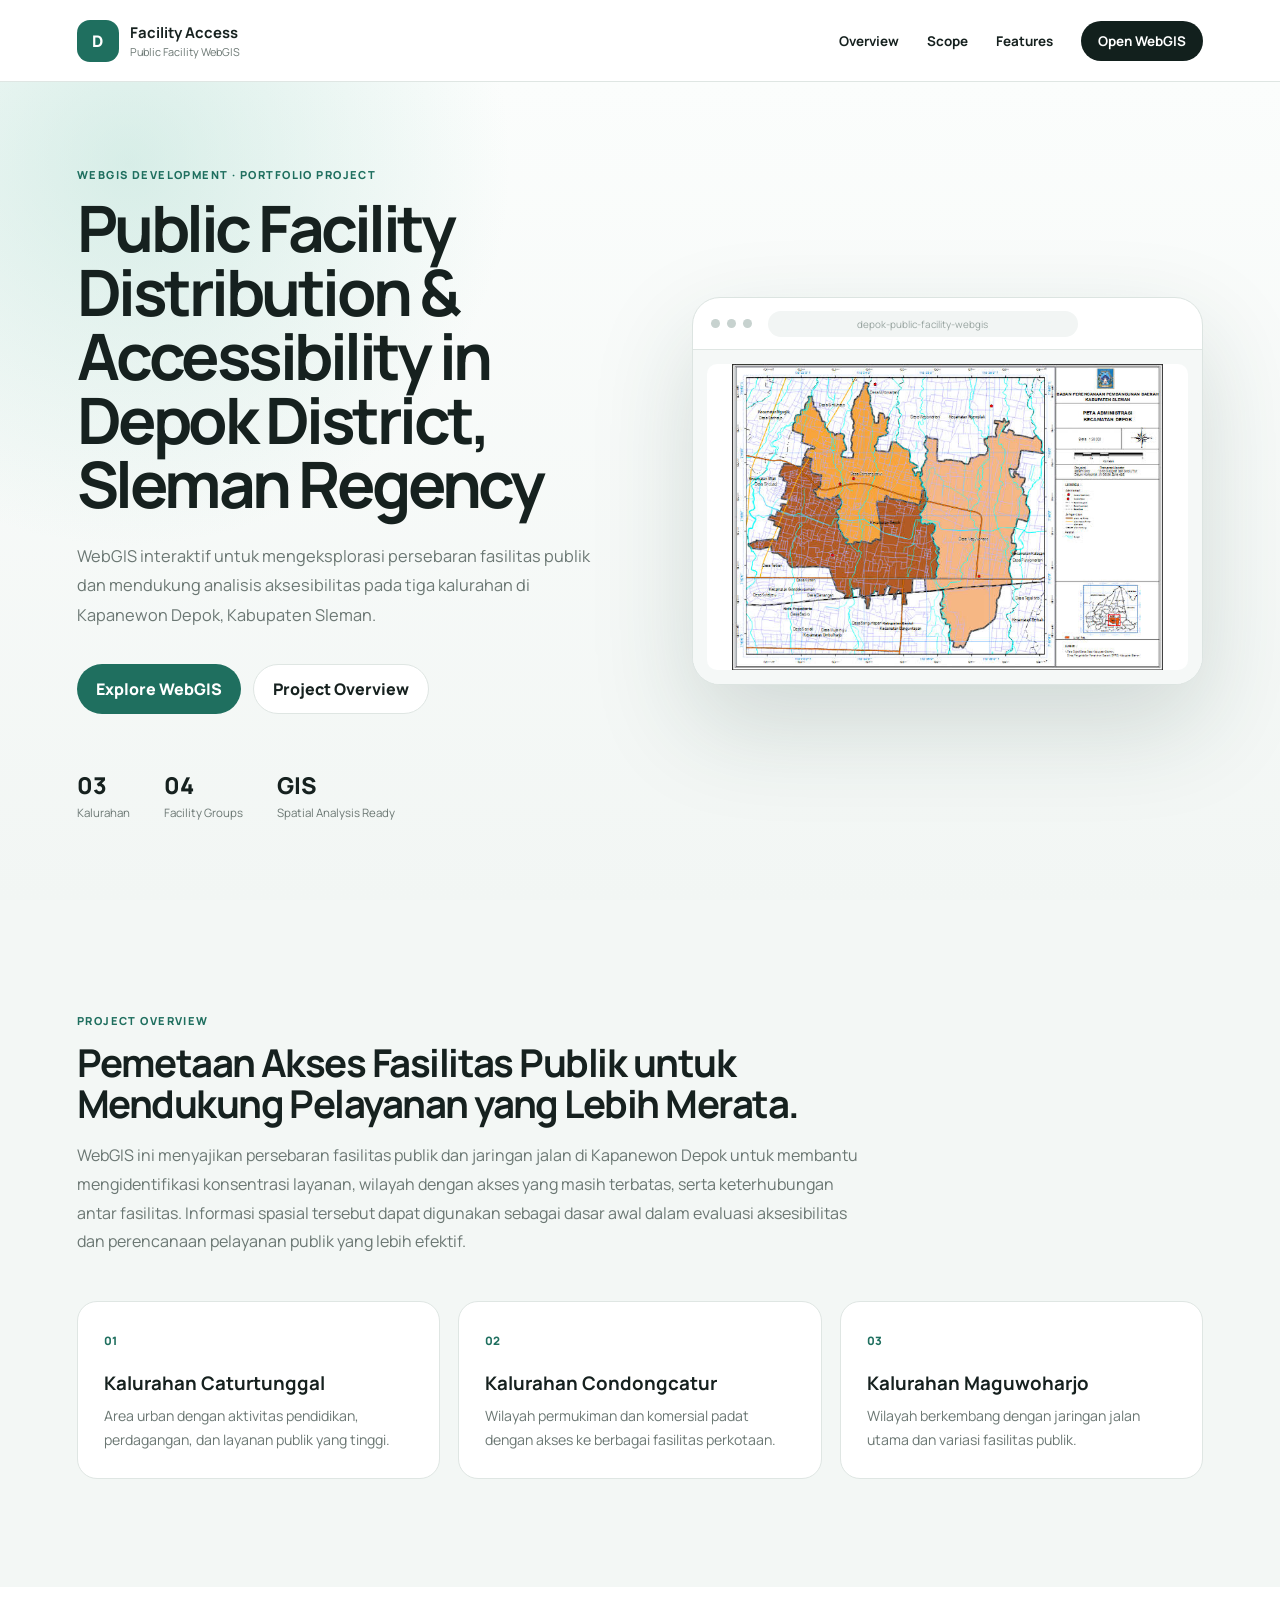
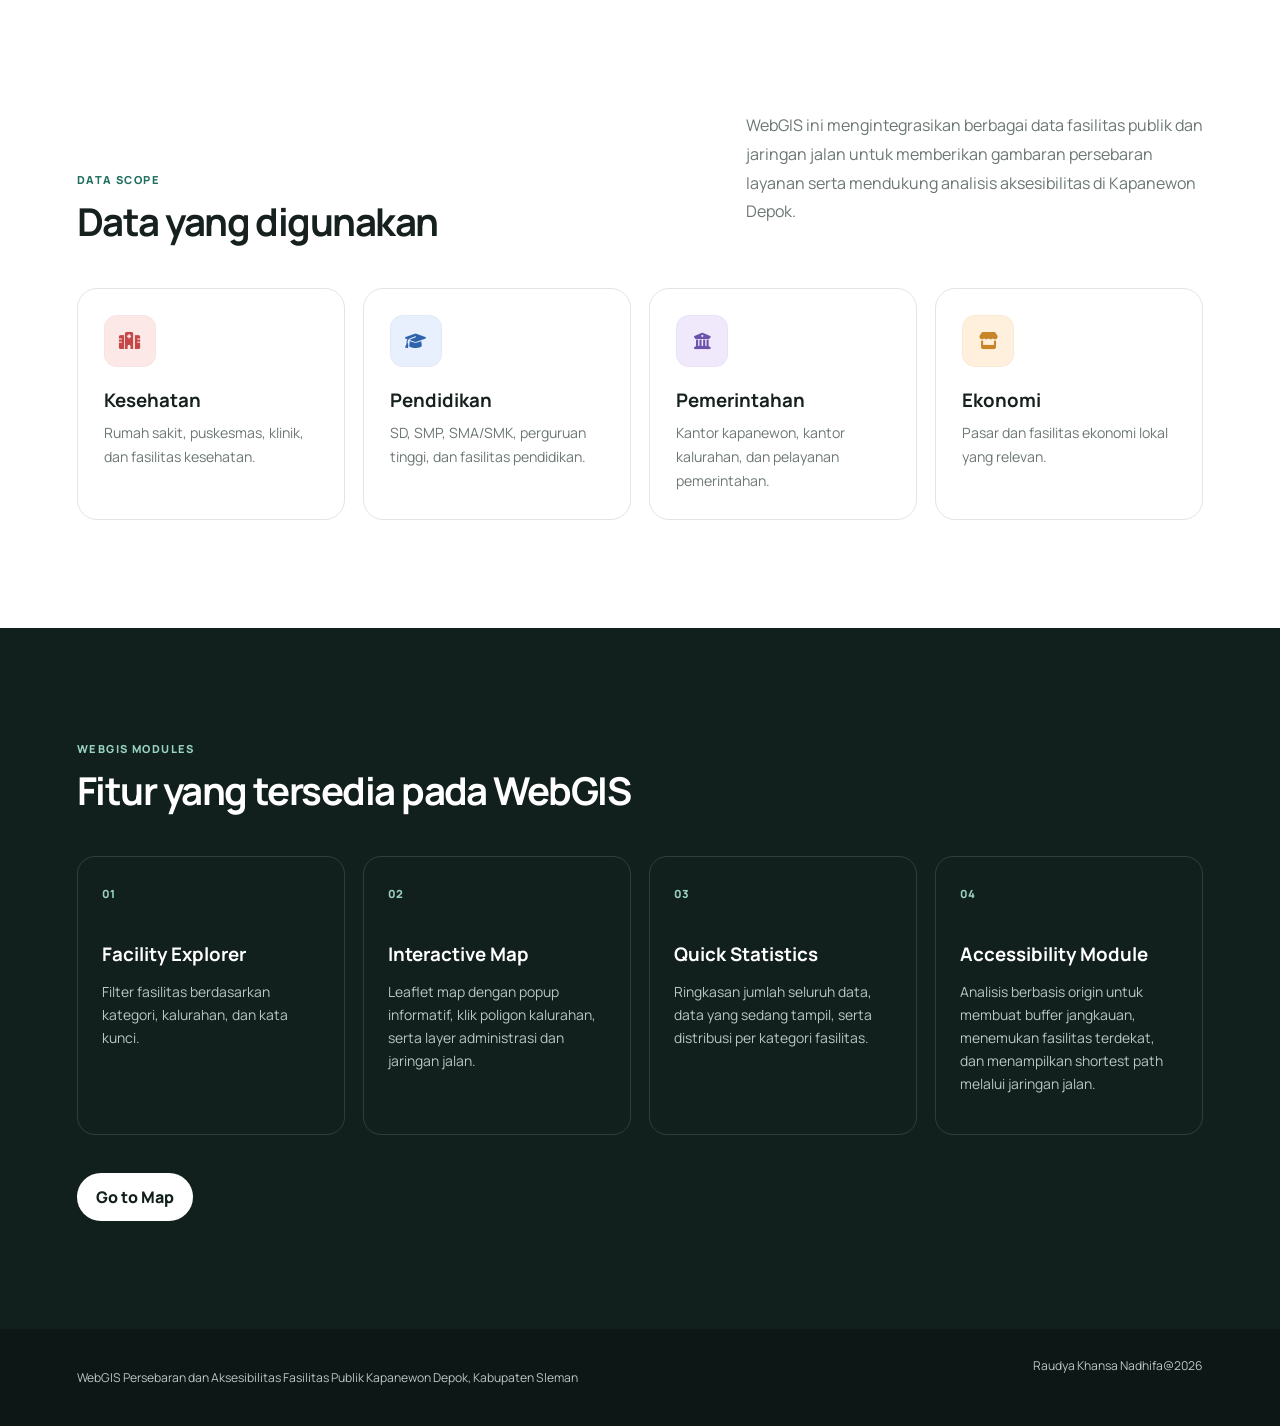
==== commit e533bc16: "Update WebGIS accessibility features" ====
--- a/index.html
+++ b/index.html
@@ -8,7 +8,7 @@
   <link rel="preconnect" href="https://fonts.googleapis.com">
   <link rel="preconnect" href="https://fonts.gstatic.com" crossorigin>
   <link href="https://fonts.googleapis.com/css2?family=Manrope:wght@400;500;600;700;800&display=swap" rel="stylesheet">
-  <link rel="stylesheet" href="https://cdnjs.cloudflare.com/ajax/libs/font-awesome/6.5.2/css/all.min.css" integrity="sha512-SnH5WK+bZxgPHs44uWIX+LLJAJ9/2PkPKZ5QiAj6Ta86w+fsb2TkR4j8z+3xg9F1T+0PpmbJ6Bp1Q7P1D8y+7g==" crossorigin="anonymous" referrerpolicy="no-referrer">
+  <link rel="stylesheet" href="https://cdnjs.cloudflare.com/ajax/libs/font-awesome/6.5.2/css/all.min.css">
   <link rel="stylesheet" href="assets/css/style.css">
 </head>
 <body class="landing-page">
@@ -166,7 +166,7 @@
         <article>
           <span>04</span>
           <h3>Accessibility Module</h3>
-          <p>Panel pratinjau analisis aksesibilitas untuk menyorot origin, batas kalurahan, dan konsep fasilitas terdekat.</p>
+          <p>Analisis berbasis origin untuk membuat buffer jangkauan, menemukan fasilitas terdekat, dan menampilkan shortest path melalui jaringan jalan.</p>
         </article>
       </div>
 
--- a/assets/css/style.css
+++ b/assets/css/style.css
@@ -707,3 +707,279 @@
 .marker-education .marker-pin{background:#356db9}
 .marker-government .marker-pin{background:#7d63b5}
 .marker-economy .marker-pin{background:#d4913c}
+
+/* ===== 2026 ACCESSIBILITY + VISUAL REVISION ===== */
+/* Hero map: keep the complete map visible inside the browser frame without cropping. */
+.browser-card{
+  aspect-ratio:1.32;
+  transform:none;
+}
+.browser-content-map{
+  display:flex;
+  align-items:center;
+  justify-content:center;
+  height:calc(100% - 52px);
+  padding:14px;
+  background:#f5f8f7;
+}
+.browser-map-image{
+  width:100%;
+  height:100%;
+  object-fit:contain;
+  object-position:center;
+  border-radius:10px;
+  background:#fff;
+}
+
+/* Always-visible representative category icons. */
+.scope-icon{
+  width:52px;
+  height:52px;
+  font-size:1.22rem;
+  box-shadow:inset 0 0 0 1px rgba(0,0,0,.025);
+}
+.legend-icon{
+  width:25px;
+  height:25px;
+  border-radius:8px;
+  display:inline-flex;
+  align-items:center;
+  justify-content:center;
+  color:#fff;
+  font-size:.72rem;
+  flex:0 0 25px;
+  box-shadow:0 5px 12px rgba(18,32,29,.12);
+}
+.legend-icon.health{background:#d65d5d}
+.legend-icon.education{background:#356db9}
+.legend-icon.government{background:#7d63b5}
+.legend-icon.economy{background:#d4913c}
+.filter-row{
+  grid-template-columns:18px 25px 1fr auto;
+  min-height:50px;
+}
+.map-legend{min-width:175px}
+.map-legend span{gap:9px}
+
+/* Facility marker: larger, subcategory icon, hover feedback. */
+.custom-marker{
+  width:40px!important;
+  height:44px!important;
+  margin-left:-20px!important;
+  margin-top:-42px!important;
+  overflow:visible!important;
+}
+.marker-pin{
+  width:38px;
+  height:38px;
+  border-radius:50% 50% 50% 0;
+  transform:rotate(-45deg);
+  display:flex;
+  align-items:center;
+  justify-content:center;
+  border:3px solid #fff;
+  box-shadow:0 8px 20px rgba(0,0,0,.24);
+  transition:transform .16s ease,filter .16s ease,box-shadow .16s ease;
+}
+.marker-pin span{
+  width:100%;
+  height:100%;
+  display:flex;
+  align-items:center;
+  justify-content:center;
+  transform:rotate(45deg);
+  color:#fff;
+  font-size:1rem;
+  line-height:1;
+}
+.custom-marker:hover .marker-pin,
+.marker-interactive:hover{
+  transform:rotate(-45deg) scale(1.17);
+  filter:saturate(1.08);
+  box-shadow:0 12px 26px rgba(0,0,0,.30);
+}
+.leaflet-tooltip{
+  border:0;
+  border-radius:10px;
+  box-shadow:0 10px 30px rgba(18,32,29,.15);
+  font-family:"Manrope",sans-serif;
+  font-size:.7rem;
+  color:#293632;
+}
+
+/* Rich facility popup with photo slot. */
+.leaflet-popup-content{margin:0!important;width:auto!important}
+.leaflet-popup-content-wrapper{padding:0;overflow:hidden}
+.facility-popup{width:300px;max-width:72vw}
+.popup-photo-wrap{
+  position:relative;
+  height:145px;
+  overflow:hidden;
+  background:#eef3f1;
+}
+.popup-photo{
+  width:100%;
+  height:100%;
+  display:block;
+  object-fit:cover;
+}
+.popup-category-tag{
+  position:absolute;
+  left:11px;
+  bottom:10px;
+  margin:0!important;
+  padding:6px 9px;
+  border-radius:999px;
+  background:rgba(18,32,29,.82);
+  color:#fff!important;
+  letter-spacing:.03em!important;
+  font-size:.58rem!important;
+  backdrop-filter:blur(8px);
+}
+.popup-body{padding:14px 15px 15px}
+.facility-popup h3{font-size:.98rem;line-height:1.3;margin-bottom:8px}
+.facility-popup p{line-height:1.5}
+
+/* Accessibility panel. */
+.access-panel{
+  width:min(455px,calc(100% - 40px));
+  max-height:calc(100% - 40px);
+  overflow:auto;
+  padding:23px;
+}
+.access-panel .eyebrow{margin-bottom:8px}
+.access-panel h2{font-size:1.28rem;margin:0 34px 8px 0;letter-spacing:-.025em}
+.access-intro{margin-top:0!important}
+.origin-actions{
+  display:grid;
+  grid-template-columns:1fr 1fr;
+  gap:9px;
+  margin:16px 0 8px;
+}
+.access-action{
+  min-height:42px;
+  border:1px solid var(--line);
+  border-radius:12px;
+  background:#fff;
+  color:#384640;
+  font-weight:800;
+  font-size:.73rem;
+  cursor:pointer;
+  transition:.18s ease;
+}
+.access-action:hover{border-color:#a9cbc1;background:#f5faf8}
+.access-action.primary-action{background:#e8f4f0;color:#155a4d;border-color:#cfe7df}
+.access-action.active{background:#fff0e8;color:#a54f26;border-color:#f0c9b6}
+.access-action:disabled{opacity:.6;cursor:wait}
+.origin-status{
+  padding:9px 11px;
+  border-radius:10px;
+  background:#f7f9f8;
+  color:#62706b;
+  font-size:.69rem;
+  transition:.2s ease;
+}
+.origin-status i{margin-right:5px}
+.origin-status.attention{background:#fff3d7;color:#815d17;transform:scale(1.01)}
+.access-form-grid{
+  display:grid;
+  grid-template-columns:1.2fr .8fr;
+  gap:10px;
+  margin-top:14px;
+}
+.access-form-grid label>span{
+  display:block;
+  margin-bottom:6px;
+  color:#52605b;
+  font-size:.67rem;
+  font-weight:800;
+}
+.analysis-buttons{display:flex;gap:8px;margin-top:12px;flex-wrap:wrap}
+.analysis-buttons .btn:disabled{opacity:.45;cursor:not-allowed;transform:none}
+.access-results{margin-top:16px;border-top:1px solid #edf1ef;padding-top:15px}
+.access-metrics{
+  display:grid;
+  grid-template-columns:1fr 1fr;
+  gap:8px;
+}
+.access-metrics article{
+  padding:11px;
+  border-radius:12px;
+  background:#f4f7f6;
+  min-width:0;
+}
+.access-metrics article.wide{grid-column:1 / -1}
+.access-metrics article.route-metric{background:#eaf5f1}
+.access-metrics span,
+.access-metrics small{
+  display:block;
+  color:#73807b;
+  font-size:.6rem;
+  line-height:1.4;
+}
+.access-metrics strong{
+  display:block;
+  margin:3px 0;
+  font-size:.92rem;
+  color:#1e2b27;
+  line-height:1.35;
+  overflow-wrap:anywhere;
+}
+.result-list-heading{
+  display:flex;
+  justify-content:space-between;
+  gap:8px;
+  margin:15px 0 7px;
+  font-size:.69rem;
+  font-weight:800;
+  color:#3e4c47;
+}
+.result-list-heading span{font-weight:600;color:#8a9692;font-size:.58rem}
+.buffer-facility-list{display:grid;gap:6px}
+.access-result-row{
+  width:100%;
+  display:grid;
+  grid-template-columns:24px 1fr 15px;
+  align-items:center;
+  gap:8px;
+  border:1px solid #e4ebe8;
+  border-radius:10px;
+  padding:8px 9px;
+  background:#fff;
+  text-align:left;
+  cursor:pointer;
+}
+.access-result-row:hover{background:#f5faf8;border-color:#cde2db}
+.access-result-row>span{
+  width:23px;height:23px;border-radius:50%;display:grid;place-items:center;
+  background:#e9f4f0;color:#1f6f5f;font-size:.61rem;font-weight:800;
+}
+.access-result-row strong{display:block;font-size:.68rem;color:#2d3935;line-height:1.25}
+.access-result-row small{display:block;font-size:.58rem;color:#85908c;margin-top:2px}
+.access-result-row>i{font-size:.6rem;color:#92a09b}
+.empty-result{margin:0;padding:10px;border-radius:10px;background:#f8faf9!important;font-size:.67rem!important}
+.method-note{
+  margin:12px 0 0!important;
+  padding:10px;
+  border-radius:10px;
+  background:#f7f9f8;
+  color:#7a8682!important;
+  font-size:.62rem!important;
+  line-height:1.55!important;
+}
+.origin-marker{background:transparent!important;border:0!important}
+.origin-dot{
+  width:42px;height:42px;border-radius:50%;display:grid;place-items:center;
+  background:#102a24;color:#fff;border:4px solid rgba(255,255,255,.95);
+  box-shadow:0 8px 24px rgba(0,0,0,.28);font-size:1rem;
+}
+.pick-origin-mode{cursor:crosshair!important}
+.pick-origin-mode *{cursor:crosshair!important}
+
+@media(max-width:760px){
+  .access-panel{right:10px;top:10px;width:calc(100% - 20px);max-height:calc(100% - 20px)}
+  .origin-actions,.access-form-grid{grid-template-columns:1fr}
+  .map-legend{display:none}
+}
+/* Keep map status clear of Leaflet zoom buttons. */
+.map-status{left:62px}
